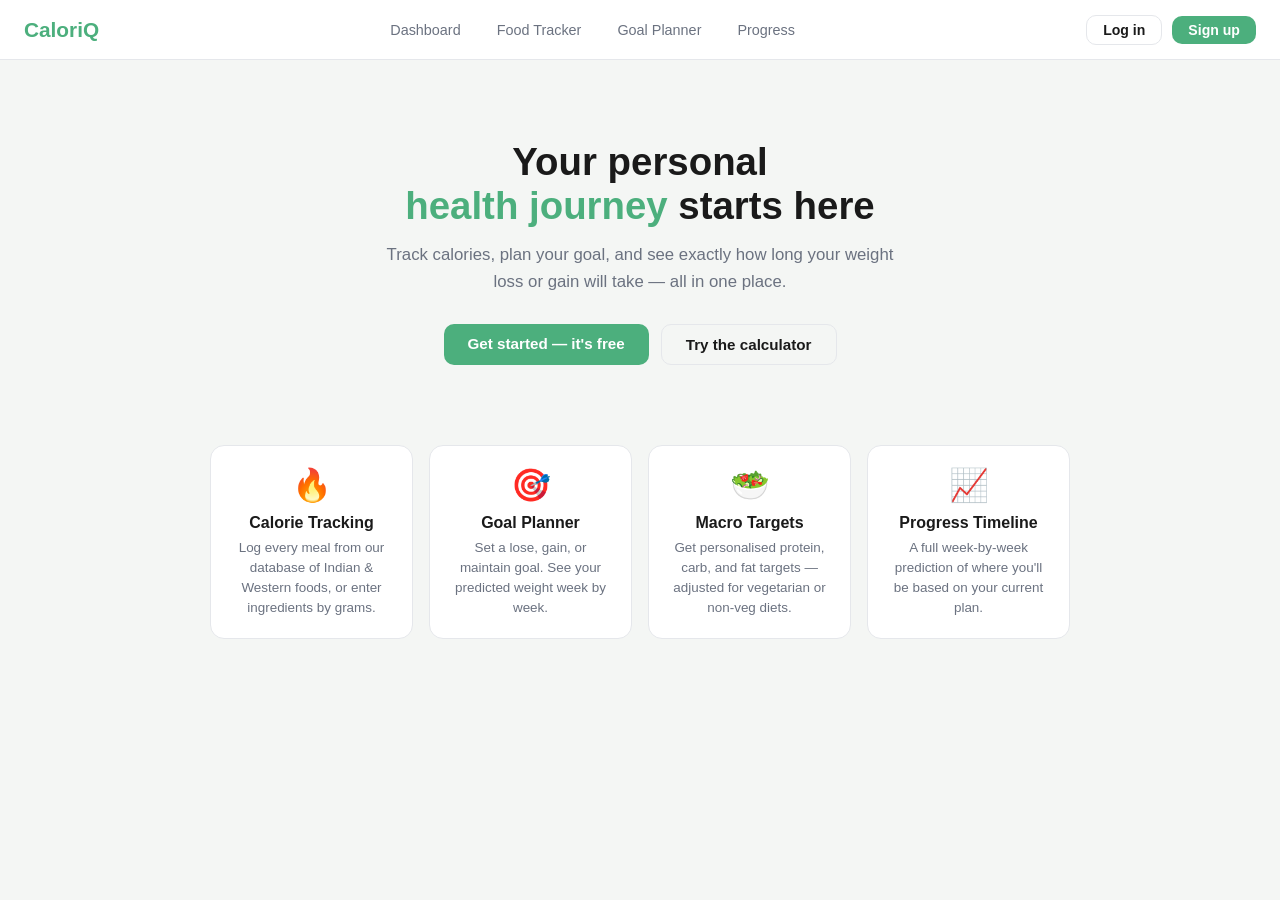
==== index.html @ 179de9fe "Initial build: CaloriQ health tracker website" ====
<!DOCTYPE html>
<html lang="en">
<head>
  <meta charset="UTF-8" />
  <meta name="viewport" content="width=device-width, initial-scale=1.0" />
  <title>CaloriQ — Track Your Health Journey</title>
  <link rel="stylesheet" href="style.css" />
</head>
<body>

<nav>
  <a class="nav-logo" href="index.html">CaloriQ</a>
  <div class="nav-links">
    <a href="dashboard.html">Dashboard</a>
    <a href="tracker.html">Food Tracker</a>
    <a href="planner.html">Goal Planner</a>
    <a href="progress.html">Progress</a>
  </div>
  <div class="nav-user" id="navUser">
    <a class="btn btn-outline" href="login.html" style="padding:6px 16px;font-size:0.88rem;">Log in</a>
    <a class="btn btn-green" href="signup.html" style="padding:6px 16px;font-size:0.88rem;">Sign up</a>
  </div>
  <button class="hamburger" onclick="toggleMenu()" aria-label="Menu">
    <span></span><span></span><span></span>
  </button>
</nav>

<div class="mobile-menu" id="mobileMenu">
  <a href="dashboard.html">Dashboard</a>
  <a href="tracker.html">Food Tracker</a>
  <a href="planner.html">Goal Planner</a>
  <a href="progress.html">Progress</a>
  <a href="login.html">Log in</a>
  <a href="signup.html">Sign up</a>
</div>

<div class="hero">
  <h1>Your personal<br /><span>health journey</span> starts here</h1>
  <p>Track calories, plan your goal, and see exactly how long your weight loss or gain will take — all in one place.</p>
  <div class="hero-btns">
    <a class="btn btn-green" href="signup.html">Get started — it's free</a>
    <a class="btn btn-outline" href="planner.html">Try the calculator</a>
  </div>
</div>

<div class="features">
  <div class="feature-card">
    <div class="icon">🔥</div>
    <h3>Calorie Tracking</h3>
    <p>Log every meal from our database of Indian & Western foods, or enter ingredients by grams.</p>
  </div>
  <div class="feature-card">
    <div class="icon">🎯</div>
    <h3>Goal Planner</h3>
    <p>Set a lose, gain, or maintain goal. See your predicted weight week by week.</p>
  </div>
  <div class="feature-card">
    <div class="icon">🥗</div>
    <h3>Macro Targets</h3>
    <p>Get personalised protein, carb, and fat targets — adjusted for vegetarian or non-veg diets.</p>
  </div>
  <div class="feature-card">
    <div class="icon">📈</div>
    <h3>Progress Timeline</h3>
    <p>A full week-by-week prediction of where you'll be based on your current plan.</p>
  </div>
</div>

<script>
  function toggleMenu() {
    document.getElementById('mobileMenu').classList.toggle('open');
  }
</script>
</body>
</html>
---- style.css ----
* {
  margin: 0;
  padding: 0;
  box-sizing: border-box;
}

:root {
  --green: #4caf7d;
  --green-dark: #388e5c;
  --bg: #f4f6f4;
  --card: #ffffff;
  --text: #1a1a1a;
  --muted: #6b7280;
  --border: #e5e7eb;
  --red: #ef4444;
  --orange: #f59e0b;
  --blue: #3b82f6;
}

body {
  font-family: 'Segoe UI', sans-serif;
  background: var(--bg);
  color: var(--text);
  min-height: 100vh;
}

/* NAV */
nav {
  background: var(--card);
  border-bottom: 1px solid var(--border);
  padding: 0 24px;
  display: flex;
  align-items: center;
  justify-content: space-between;
  height: 60px;
  position: sticky;
  top: 0;
  z-index: 100;
}

.nav-logo {
  font-size: 1.3rem;
  font-weight: 700;
  color: var(--green);
  text-decoration: none;
}

.nav-links {
  display: flex;
  gap: 8px;
}

.nav-links a {
  text-decoration: none;
  color: var(--muted);
  font-size: 0.9rem;
  padding: 6px 14px;
  border-radius: 8px;
  transition: all 0.2s;
}

.nav-links a:hover,
.nav-links a.active {
  background: var(--green);
  color: white;
}

.nav-user {
  display: flex;
  align-items: center;
  gap: 10px;
  font-size: 0.9rem;
  color: var(--muted);
}

.nav-user button {
  background: none;
  border: 1px solid var(--border);
  padding: 5px 12px;
  border-radius: 8px;
  cursor: pointer;
  font-size: 0.85rem;
  color: var(--muted);
  transition: all 0.2s;
}

.nav-user button:hover {
  border-color: var(--red);
  color: var(--red);
}

/* HAMBURGER */
.hamburger {
  display: none;
  flex-direction: column;
  gap: 5px;
  cursor: pointer;
  background: none;
  border: none;
  padding: 4px;
}

.hamburger span {
  display: block;
  width: 24px;
  height: 2px;
  background: var(--text);
  border-radius: 2px;
}

.mobile-menu {
  display: none;
  position: absolute;
  top: 60px;
  left: 0;
  right: 0;
  background: var(--card);
  border-bottom: 1px solid var(--border);
  padding: 12px 24px;
  flex-direction: column;
  gap: 6px;
  z-index: 99;
}

.mobile-menu.open {
  display: flex;
}

.mobile-menu a {
  text-decoration: none;
  color: var(--text);
  padding: 10px 0;
  border-bottom: 1px solid var(--border);
  font-size: 0.95rem;
}

/* PAGE WRAPPER */
.page {
  max-width: 900px;
  margin: 0 auto;
  padding: 32px 20px;
}

/* CARDS */
.card {
  background: var(--card);
  border: 1px solid var(--border);
  border-radius: 14px;
  padding: 24px;
  margin-bottom: 20px;
}

.card h2 {
  font-size: 1.1rem;
  margin-bottom: 16px;
  color: var(--text);
}

/* FORM ELEMENTS */
.form-group {
  margin-bottom: 16px;
}

.form-group label {
  display: block;
  font-size: 0.85rem;
  color: var(--muted);
  margin-bottom: 6px;
  font-weight: 500;
}

.form-group input,
.form-group select {
  width: 100%;
  padding: 10px 14px;
  border: 1px solid var(--border);
  border-radius: 10px;
  font-size: 0.95rem;
  background: var(--bg);
  color: var(--text);
  outline: none;
  transition: border 0.2s;
}

.form-group input:focus,
.form-group select:focus {
  border-color: var(--green);
}

.form-row {
  display: grid;
  grid-template-columns: 1fr 1fr;
  gap: 14px;
}

/* BUTTONS */
.btn {
  display: inline-block;
  padding: 11px 24px;
  border-radius: 10px;
  font-size: 0.95rem;
  font-weight: 600;
  cursor: pointer;
  border: none;
  transition: all 0.2s;
  text-decoration: none;
  text-align: center;
}

.btn-green {
  background: var(--green);
  color: white;
}

.btn-green:hover {
  background: var(--green-dark);
}

.btn-outline {
  background: none;
  border: 1px solid var(--border);
  color: var(--text);
}

.btn-outline:hover {
  border-color: var(--green);
  color: var(--green);
}

.btn-full {
  width: 100%;
}

/* STAT CHIPS */
.stat-grid {
  display: grid;
  grid-template-columns: repeat(auto-fit, minmax(140px, 1fr));
  gap: 14px;
  margin-bottom: 20px;
}

.stat-chip {
  background: var(--card);
  border: 1px solid var(--border);
  border-radius: 12px;
  padding: 16px;
  text-align: center;
}

.stat-chip .value {
  font-size: 1.6rem;
  font-weight: 700;
  color: var(--green);
}

.stat-chip .label {
  font-size: 0.78rem;
  color: var(--muted);
  margin-top: 4px;
}

/* MACRO BAR */
.macro-bar-wrap {
  margin: 10px 0;
}

.macro-bar-wrap .bar-label {
  display: flex;
  justify-content: space-between;
  font-size: 0.82rem;
  color: var(--muted);
  margin-bottom: 4px;
}

.bar {
  height: 8px;
  border-radius: 4px;
  background: var(--border);
  overflow: hidden;
}

.bar-fill {
  height: 100%;
  border-radius: 4px;
  transition: width 0.5s;
}

.bar-fill.protein { background: var(--blue); }
.bar-fill.carbs   { background: var(--orange); }
.bar-fill.fat     { background: var(--red); }

/* CALORIE RING */
.ring-wrap {
  display: flex;
  align-items: center;
  gap: 24px;
  flex-wrap: wrap;
}

.ring-wrap svg {
  flex-shrink: 0;
}

.ring-info p {
  font-size: 0.88rem;
  color: var(--muted);
  margin-bottom: 6px;
}

.ring-info strong {
  color: var(--text);
}

/* FOOD LOG */
.food-log-item {
  display: flex;
  justify-content: space-between;
  align-items: center;
  padding: 10px 0;
  border-bottom: 1px solid var(--border);
  font-size: 0.9rem;
}

.food-log-item:last-child {
  border-bottom: none;
}

.food-log-item .name {
  font-weight: 500;
}

.food-log-item .cal {
  color: var(--green);
  font-weight: 600;
}

.food-log-item .remove {
  background: none;
  border: none;
  color: var(--muted);
  cursor: pointer;
  font-size: 1rem;
  padding: 2px 6px;
  border-radius: 6px;
  transition: color 0.2s;
}

.food-log-item .remove:hover {
  color: var(--red);
}

/* SEARCH */
.search-wrap {
  position: relative;
  margin-bottom: 14px;
}

.search-wrap input {
  width: 100%;
  padding: 10px 14px;
  border: 1px solid var(--border);
  border-radius: 10px;
  font-size: 0.95rem;
  background: var(--bg);
  outline: none;
}

.search-wrap input:focus {
  border-color: var(--green);
}

.search-results {
  position: absolute;
  top: 100%;
  left: 0;
  right: 0;
  background: var(--card);
  border: 1px solid var(--border);
  border-radius: 10px;
  margin-top: 4px;
  max-height: 220px;
  overflow-y: auto;
  z-index: 50;
  display: none;
}

.search-results.open {
  display: block;
}

.search-result-item {
  padding: 10px 14px;
  cursor: pointer;
  font-size: 0.9rem;
  border-bottom: 1px solid var(--border);
  display: flex;
  justify-content: space-between;
}

.search-result-item:last-child {
  border-bottom: none;
}

.search-result-item:hover {
  background: var(--bg);
}

.search-result-item .cal-hint {
  color: var(--muted);
  font-size: 0.82rem;
}

/* TABS */
.tabs {
  display: flex;
  gap: 6px;
  margin-bottom: 20px;
  flex-wrap: wrap;
}

.tab-btn {
  padding: 7px 18px;
  border-radius: 8px;
  border: 1px solid var(--border);
  background: var(--card);
  font-size: 0.88rem;
  cursor: pointer;
  color: var(--muted);
  transition: all 0.2s;
}

.tab-btn.active {
  background: var(--green);
  color: white;
  border-color: var(--green);
}

/* PROGRESS TABLE */
.prog-table {
  width: 100%;
  border-collapse: collapse;
  font-size: 0.88rem;
}

.prog-table th {
  text-align: left;
  padding: 8px 12px;
  color: var(--muted);
  font-weight: 500;
  border-bottom: 1px solid var(--border);
}

.prog-table td {
  padding: 10px 12px;
  border-bottom: 1px solid var(--border);
}

.prog-table tr:last-child td {
  border-bottom: none;
}

/* LANDING */
.hero {
  text-align: center;
  padding: 80px 20px 40px;
}

.hero h1 {
  font-size: 2.4rem;
  font-weight: 800;
  color: var(--text);
  margin-bottom: 14px;
}

.hero h1 span {
  color: var(--green);
}

.hero p {
  color: var(--muted);
  font-size: 1.05rem;
  max-width: 520px;
  margin: 0 auto 28px;
  line-height: 1.6;
}

.hero-btns {
  display: flex;
  gap: 12px;
  justify-content: center;
  flex-wrap: wrap;
}

.features {
  display: grid;
  grid-template-columns: repeat(auto-fit, minmax(200px, 1fr));
  gap: 16px;
  max-width: 900px;
  margin: 40px auto;
  padding: 0 20px;
}

.feature-card {
  background: var(--card);
  border: 1px solid var(--border);
  border-radius: 14px;
  padding: 20px;
  text-align: center;
}

.feature-card .icon {
  font-size: 2rem;
  margin-bottom: 10px;
}

.feature-card h3 {
  font-size: 1rem;
  margin-bottom: 6px;
}

.feature-card p {
  font-size: 0.84rem;
  color: var(--muted);
  line-height: 1.5;
}

/* AUTH */
.auth-wrap {
  max-width: 420px;
  margin: 60px auto;
  padding: 0 20px;
}

.auth-wrap h1 {
  font-size: 1.6rem;
  font-weight: 700;
  margin-bottom: 6px;
}

.auth-wrap .sub {
  color: var(--muted);
  font-size: 0.9rem;
  margin-bottom: 28px;
}

.auth-switch {
  text-align: center;
  margin-top: 18px;
  font-size: 0.88rem;
  color: var(--muted);
}

.auth-switch a {
  color: var(--green);
  text-decoration: none;
  font-weight: 600;
}

.error-msg {
  background: #fef2f2;
  border: 1px solid #fecaca;
  color: var(--red);
  padding: 10px 14px;
  border-radius: 8px;
  font-size: 0.88rem;
  margin-bottom: 14px;
  display: none;
}

/* DIET TOGGLE */
.diet-toggle {
  display: flex;
  gap: 10px;
  flex-wrap: wrap;
}

.diet-btn {
  padding: 8px 18px;
  border-radius: 8px;
  border: 1px solid var(--border);
  background: var(--bg);
  font-size: 0.88rem;
  cursor: pointer;
  color: var(--muted);
  transition: all 0.2s;
}

.diet-btn.selected {
  background: var(--green);
  color: white;
  border-color: var(--green);
}

/* GOAL CARDS */
.goal-cards {
  display: grid;
  grid-template-columns: repeat(3, 1fr);
  gap: 12px;
  margin-bottom: 20px;
}

.goal-card {
  border: 2px solid var(--border);
  border-radius: 12px;
  padding: 16px;
  cursor: pointer;
  text-align: center;
  transition: all 0.2s;
}

.goal-card.selected {
  border-color: var(--green);
  background: #f0faf4;
}

.goal-card .icon {
  font-size: 1.6rem;
  margin-bottom: 6px;
}

.goal-card .name {
  font-weight: 600;
  font-size: 0.9rem;
}

.goal-card .desc {
  font-size: 0.78rem;
  color: var(--muted);
  margin-top: 2px;
}

/* ALERTS */
.alert {
  padding: 12px 16px;
  border-radius: 10px;
  font-size: 0.88rem;
  margin-bottom: 14px;
}

.alert-green {
  background: #f0faf4;
  border: 1px solid #bbf7d0;
  color: #166534;
}

.alert-orange {
  background: #fffbeb;
  border: 1px solid #fde68a;
  color: #92400e;
}

/* HIDDEN */
.hidden { display: none !important; }

@media (max-width: 640px) {
  .nav-links { display: none; }
  .hamburger { display: flex; }
  .form-row { grid-template-columns: 1fr; }
  .goal-cards { grid-template-columns: 1fr; }
  .hero h1 { font-size: 1.7rem; }
  .stat-grid { grid-template-columns: repeat(2, 1fr); }
}
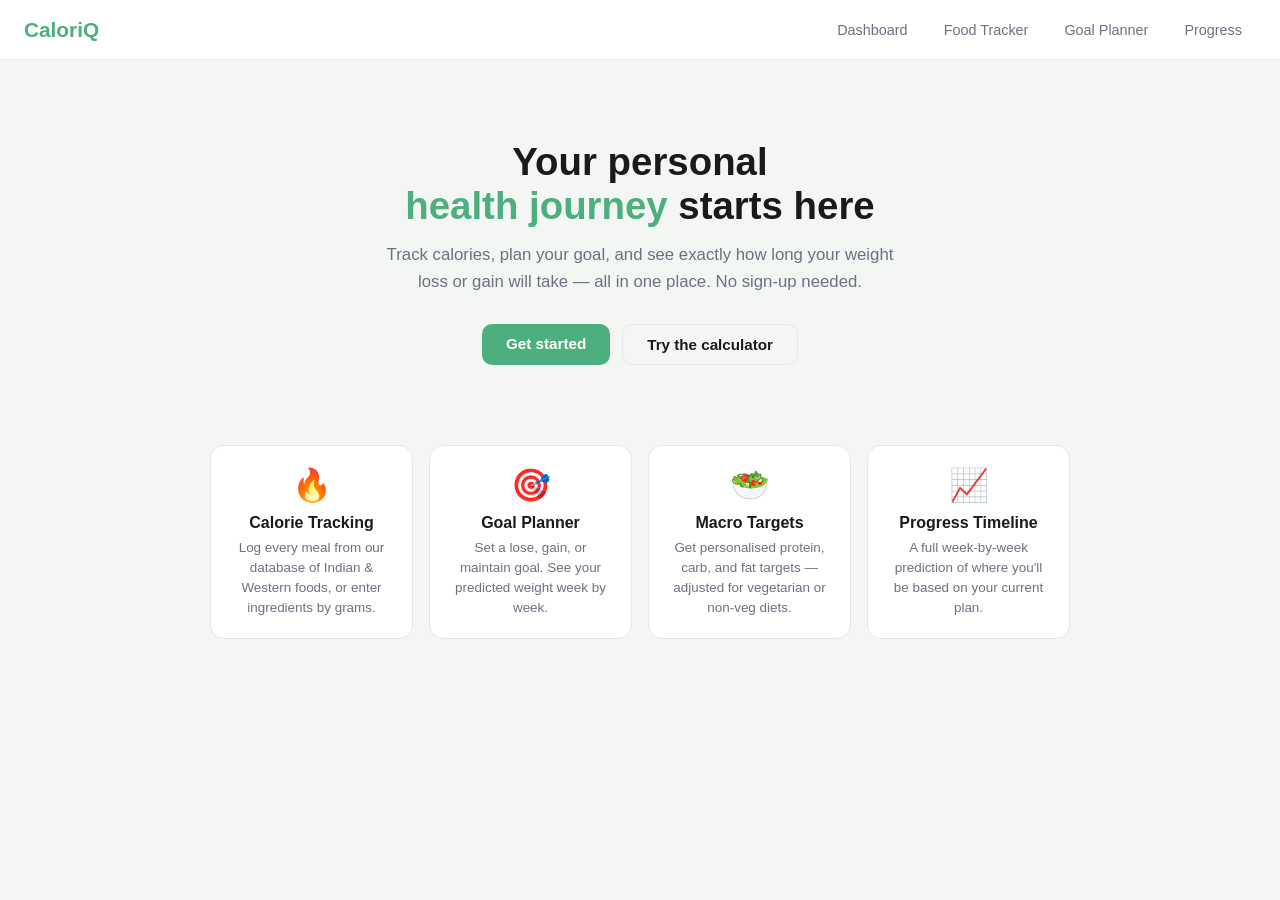
==== commit 489ef768: "Rebuild with localStorage — remove Firebase" ====
--- a/index.html
+++ b/index.html
@@ -16,29 +16,22 @@
     <a href="planner.html">Goal Planner</a>
     <a href="progress.html">Progress</a>
   </div>
-  <div class="nav-user" id="navUser">
-    <a class="btn btn-outline" href="login.html" style="padding:6px 16px;font-size:0.88rem;">Log in</a>
-    <a class="btn btn-green" href="signup.html" style="padding:6px 16px;font-size:0.88rem;">Sign up</a>
-  </div>
   <button class="hamburger" onclick="toggleMenu()" aria-label="Menu">
     <span></span><span></span><span></span>
   </button>
 </nav>
-
 <div class="mobile-menu" id="mobileMenu">
   <a href="dashboard.html">Dashboard</a>
   <a href="tracker.html">Food Tracker</a>
   <a href="planner.html">Goal Planner</a>
   <a href="progress.html">Progress</a>
-  <a href="login.html">Log in</a>
-  <a href="signup.html">Sign up</a>
 </div>
 
 <div class="hero">
   <h1>Your personal<br /><span>health journey</span> starts here</h1>
-  <p>Track calories, plan your goal, and see exactly how long your weight loss or gain will take — all in one place.</p>
+  <p>Track calories, plan your goal, and see exactly how long your weight loss or gain will take — all in one place. No sign-up needed.</p>
   <div class="hero-btns">
-    <a class="btn btn-green" href="signup.html">Get started — it's free</a>
+    <a class="btn btn-green" href="profile-setup.html">Get started</a>
     <a class="btn btn-outline" href="planner.html">Try the calculator</a>
   </div>
 </div>
